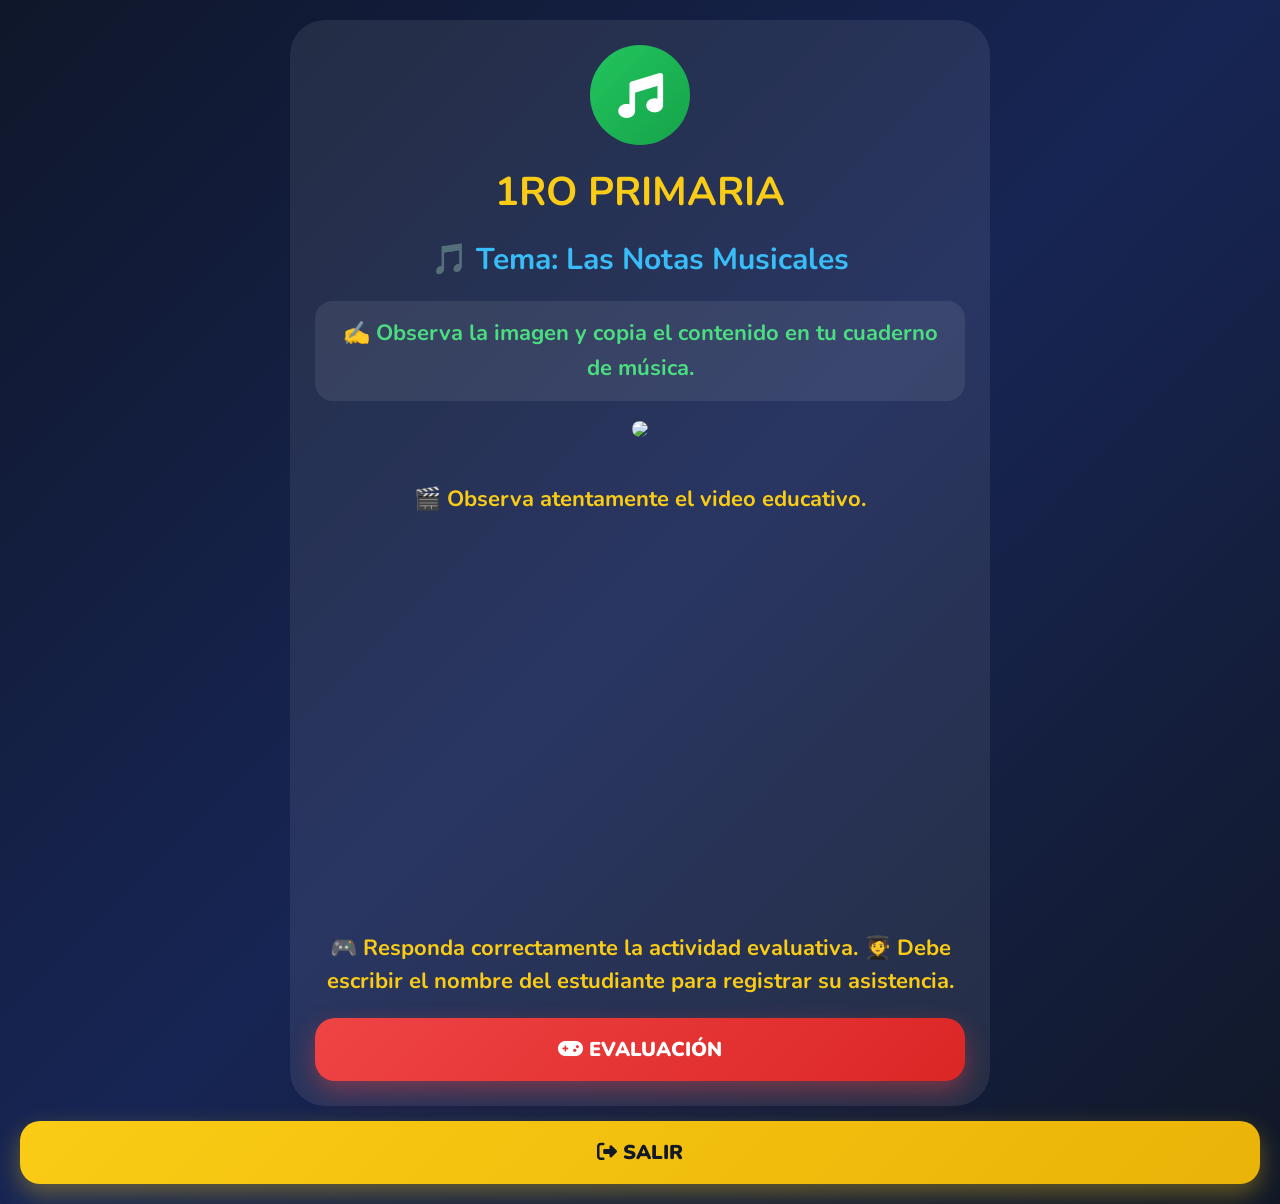
==== 1ro.html @ 6de3671f "Add files via upload" ====
<!DOCTYPE html>
<html lang="es">
<head>
    <meta charset="UTF-8">
    <meta name="viewport" content="width=device-width, initial-scale=1.0">
    <title>1RO PRIMARIA</title>
    <link rel="stylesheet" href="curso.css">
    <link rel="stylesheet"
    href="https://cdnjs.cloudflare.com/ajax/libs/font-awesome/6.5.2/css/all.min.css"/>
    <link href="https://fonts.googleapis.com/css2?family=Nunito:wght@400;700;900&display=swap" rel="stylesheet">
</head>

<body>
    <div class="container">
        <div class="card">
            <div class="icono verde">
                <i class="fa-solid fa-music"></i>
            </div>

            <h1>1RO PRIMARIA</h1>
            <h2>
            🎵 Tema: Las Notas Musicales
            </h2>
            <h3>
            ✍️ Observa la imagen y copia el contenido en tu cuaderno de música.
            </h3>
            <img src="imagenes/curso1.jpg"
            class="imagen"
            onclick="abrirImagen(this.src)">

            <p>
            🎬 Observa atentamente el video educativo.
            </p>
            <div class="video-box">
                <iframe
                src="https://www.youtube.com/embed/TU_VIDEO_1"
                allowfullscreen>
                </iframe>

            <p>
            🎮 Responda correctamente la actividad evaluativa.
            🧑‍🎓 Debe escribir el nombre del estudiante para registrar su asistencia.
            </p>
            </div>
            <a href="https://kahoot.it/challenge/0051938577"
            target="_blank"
            class="btn rojo">
            <i class="fa-solid fa-gamepad"></i>
            EVALUACIÓN
            </a>
        </div>
    </div>

    <!-- MODAL -->
    <div id="modalImagen" class="modal">
        <span class="cerrar" onclick="cerrarImagen()">
            &times;
        </span>
        <img class="modal-contenido" id="imgGrande">
    </div>

    <!-- BOTON SALIR -->
    <button class="btn salir"
    onclick="salirPagina()">
    <i class="fa-solid fa-right-from-bracket"></i>
    SALIR
    </button>

    <script src="curso.js"></script>

</body>
</html>
---- curso.css ----
*{
    margin:0;
    padding:0;
    box-sizing:border-box;
    font-family:'Nunito', sans-serif;
}

body{
    background:linear-gradient(135deg,#0f172a,#172554,#111827);
    min-height:100vh;
    color:white;
    padding:20px;
}

.container{
    width:100%;
    display:flex;
    justify-content:center;
    align-items:center;
}

.card{
    width:100%;
    max-width:700px;
    background:rgba(255,255,255,0.08);
    border-radius:35px;
    padding:25px;
    text-align:center;
}

.icono{
    width:100px;
    height:100px;
    border-radius:50%;
    margin:auto;
    display:flex;
    align-items:center;
    justify-content:center;
    font-size:45px;
    margin-bottom:20px;
}

.verde{
    background:linear-gradient(135deg,#22c55e,#16a34a);
}

h1{
    font-size:40px;
    margin-bottom:20px;
    color:#facc15;
}

.imagen{
    width:100%;
    border-radius:25px;
    cursor:pointer;
    margin-bottom:20px;
}

/* TEMA */

h2{
    font-size:30px;
    margin-bottom:20px;
    color:#38bdf8;
    line-height:1.4;
}

/* INDICACIONES */

h3{
    font-size:22px;
    margin-bottom:20px;
    color:#4ade80;
    background:rgba(255,255,255,0.08);
    padding:15px;
    border-radius:18px;
    line-height:1.6;
}

/* TEXTO VIDEO Y ACTIVIDAD */

p{
    font-size:22px;
    margin-top:20px;
    margin-bottom:20px;
    color:#facc15;
    font-weight:700;
    line-height:1.5;
}

.video-box iframe{
    width:100%;
    height:350px;
    border:none;
    border-radius:25px;
    margin-bottom:20px;
}

.btn{
    display:block;
    width:100%;
    padding:18px;
    border-radius:20px;
    text-decoration:none;
    color:white;
    font-size:20px;
    font-weight:900;
    transition:.3s;
    border:none;
    cursor:pointer;
}

.btn:hover{
    transform:scale(1.03);
}

.rojo{
    background:linear-gradient(135deg,#ef4444,#dc2626);
    box-shadow:0 10px 25px rgba(239,68,68,.4);
}

/* MODAL */

.modal{
    display:none;
    position:fixed;
    z-index:9999;
    left:0;
    top:0;
    width:100%;
    height:100%;
    background:rgba(0,0,0,.95);
}

.modal-contenido{
    margin:auto;
    display:block;
    width:95%;
    max-width:1000px;
    margin-top:30px;
    border-radius:20px;
}

.cerrar{
    position:absolute;
    top:10px;
    right:30px;
    font-size:50px;
    cursor:pointer;
}

/* CELULAR */

@media(max-width:768px){

    h1{
        font-size:30px;
    }

    p{
        font-size:20px;
    }

    .video-box iframe{
        height:230px;
    }

}

@media(max-width:480px){

    .video-box iframe{
        height:200px;
    }

    .btn{
        font-size:17px;
    }

}
/* BOTON SALIR */

.salir{
    width:100%;
    border:none;
    margin-top:15px;
    background:linear-gradient(135deg,#facc15,#eab308);
    color:#111827;
    cursor:pointer;
    box-shadow:0 10px 25px rgba(250,204,21,.35);
}
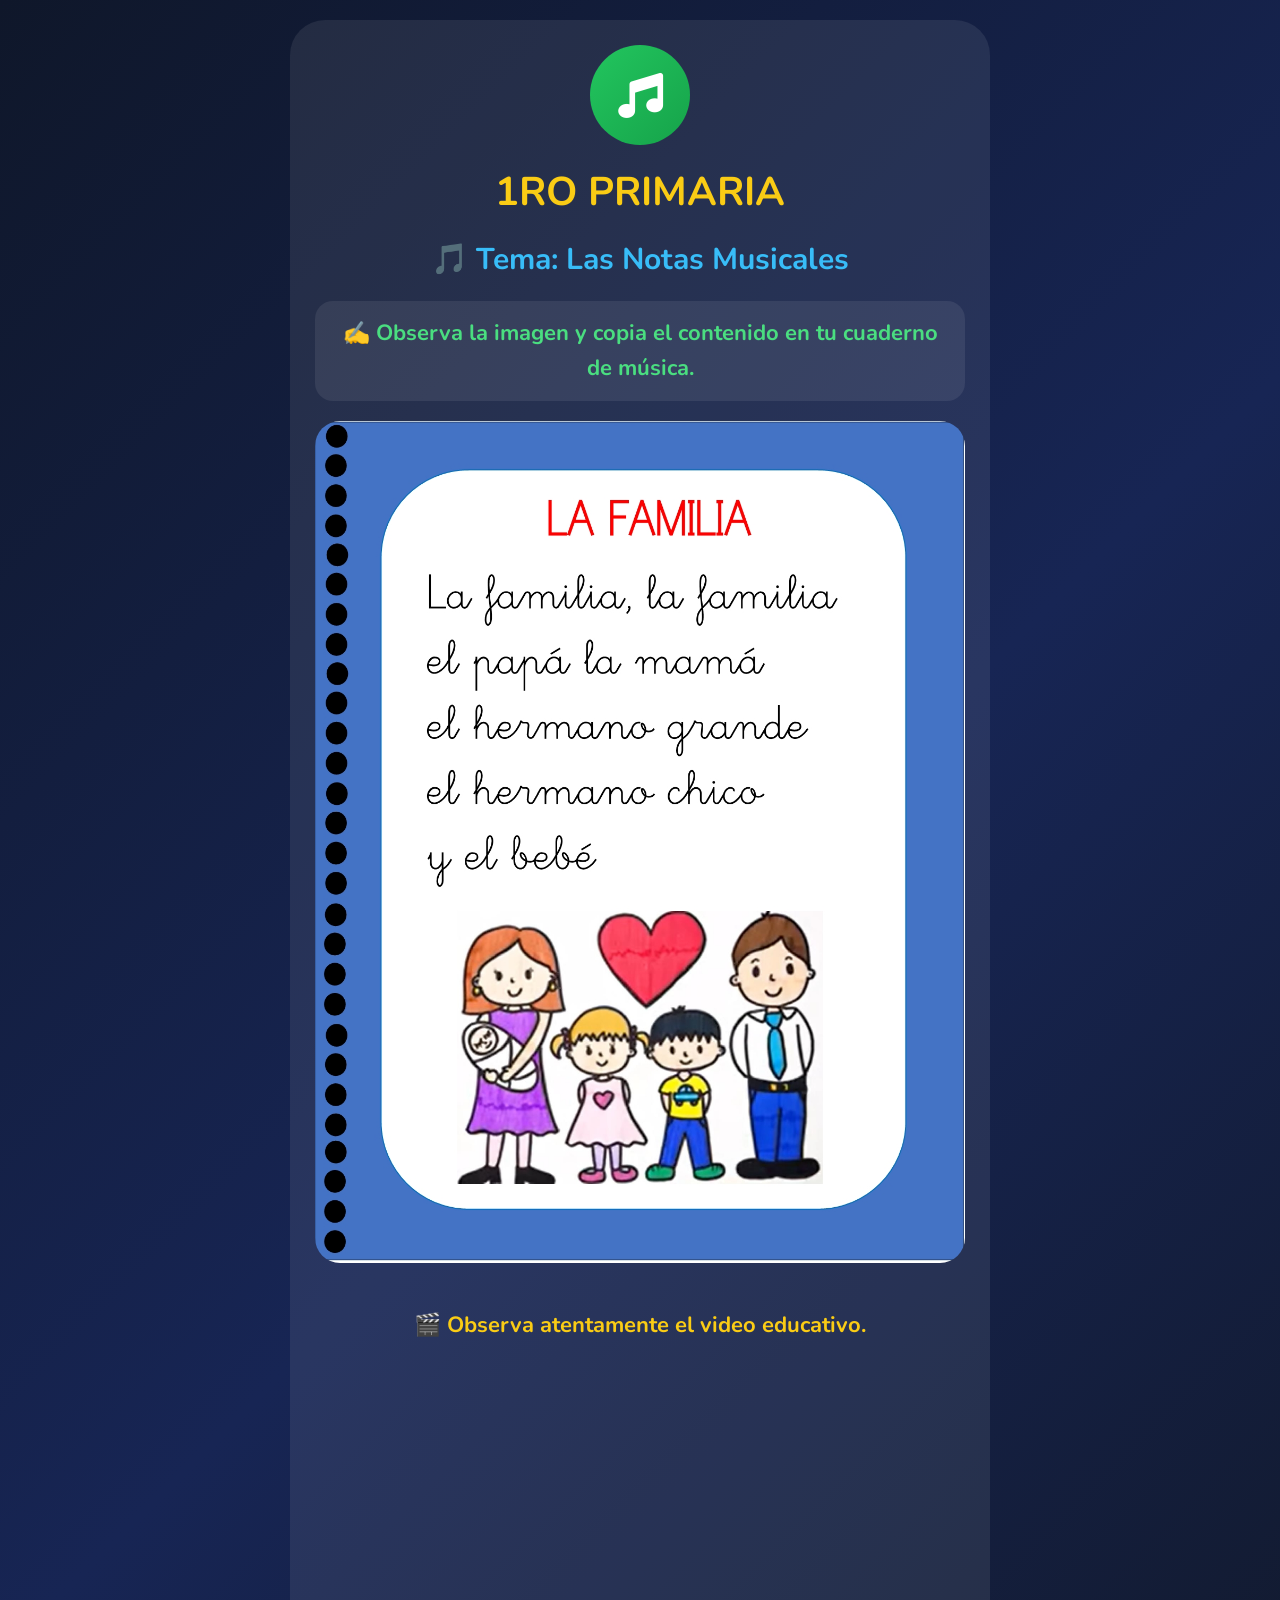
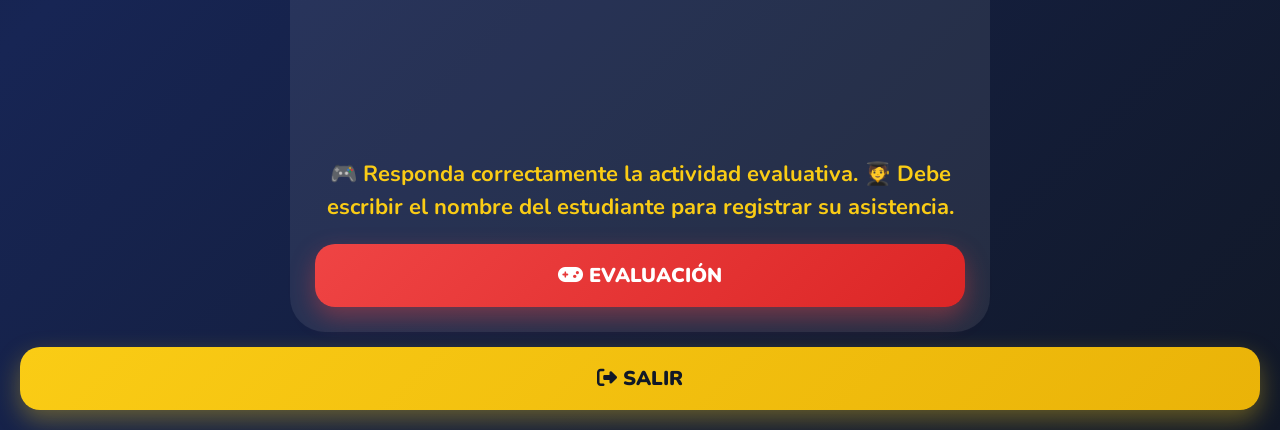
==== commit 1e8e0fd1: "1ro.html" ====
--- a/1ro.html
+++ b/1ro.html
@@ -24,7 +24,7 @@
             <h3>
             ✍️ Observa la imagen y copia el contenido en tu cuaderno de música.
             </h3>
-            <img src="imagenes/curso1.jpg"
+            <img src="imagenes/Curso1.jpg"
             class="imagen"
             onclick="abrirImagen(this.src)">
 
@@ -33,7 +33,7 @@
             </p>
             <div class="video-box">
                 <iframe
-                src="https://www.youtube.com/embed/TU_VIDEO_1"
+                src="https://youtu.be/qru7S2wXqYM"
                 allowfullscreen>
                 </iframe>
 
@@ -69,4 +69,4 @@
     <script src="curso.js"></script>
 
 </body>
-</html>+</html>
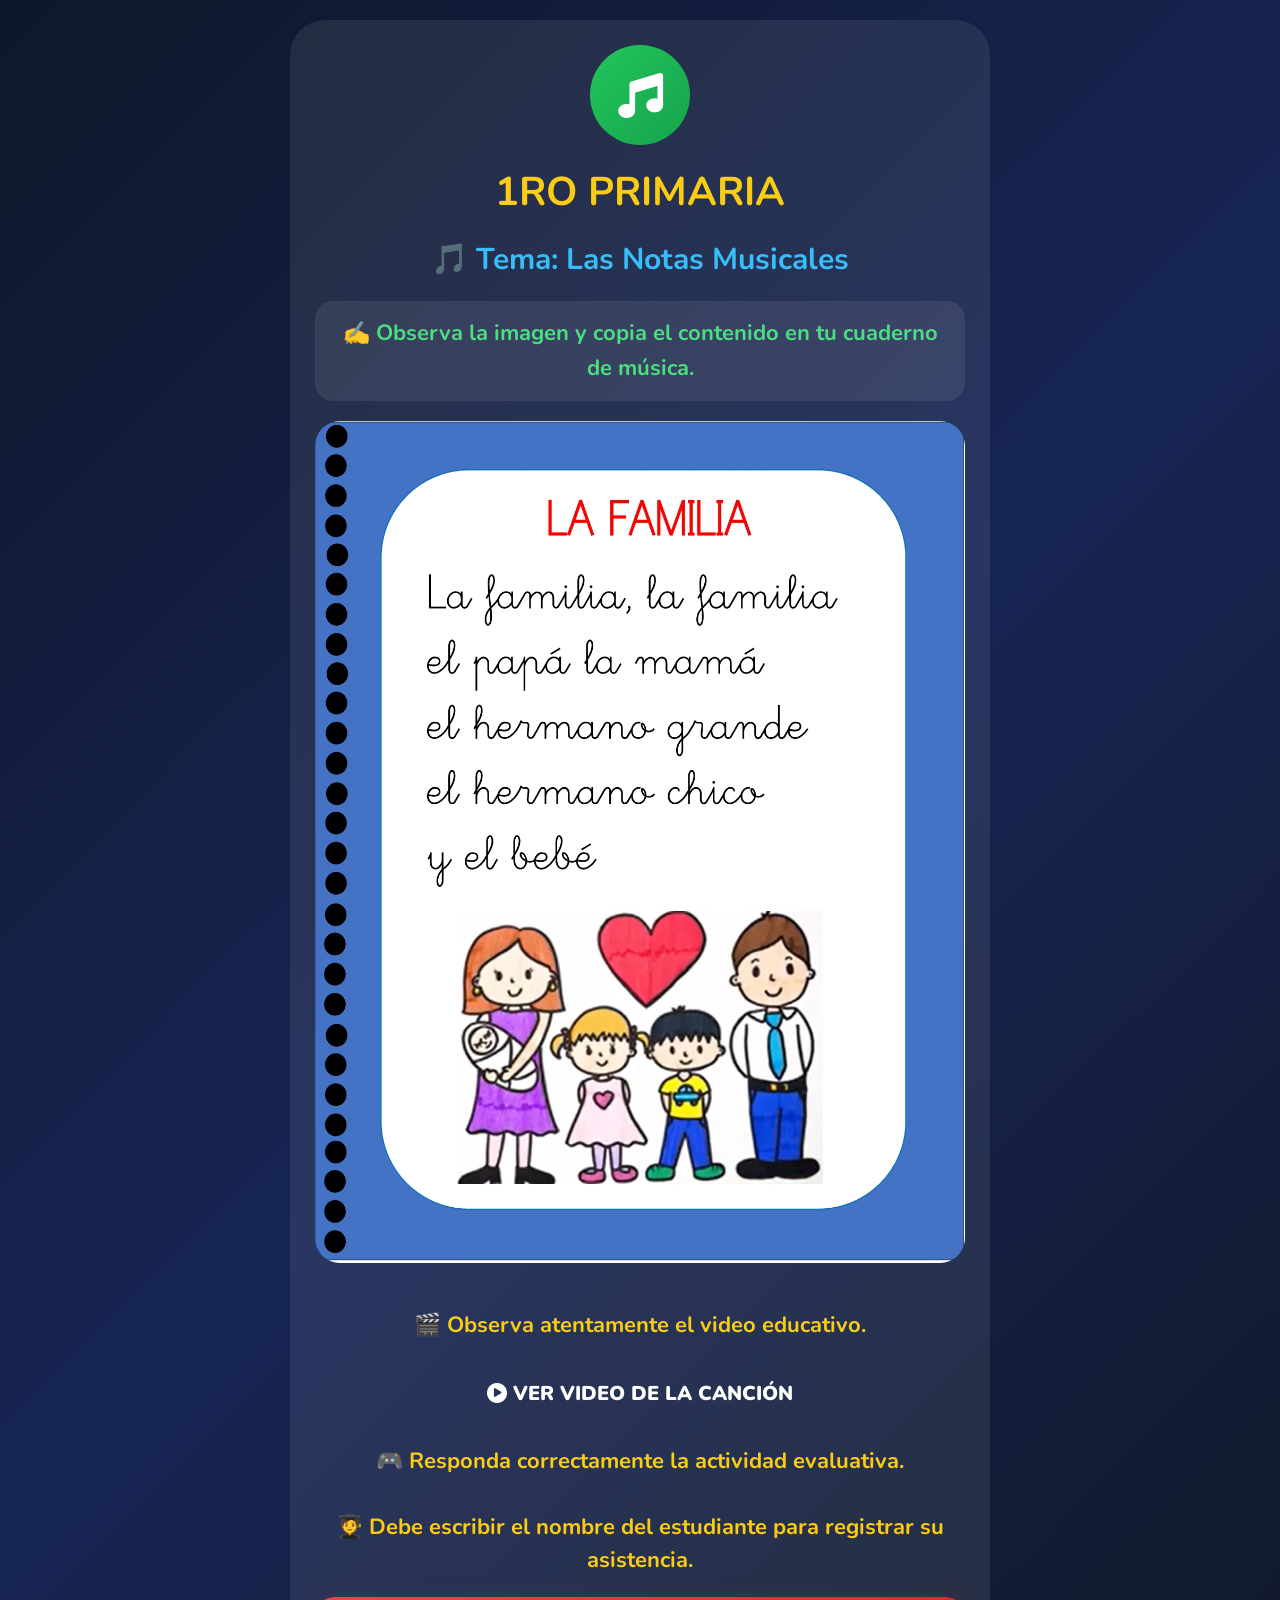
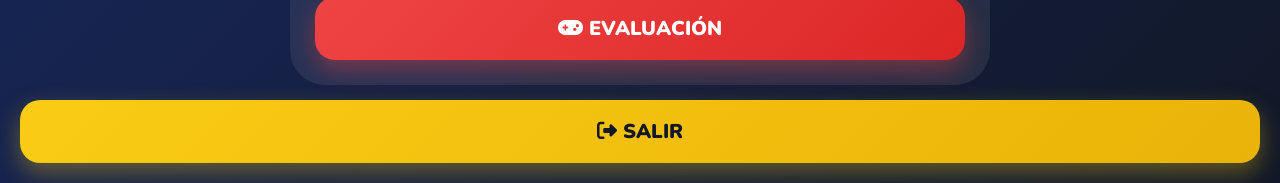
==== commit 6487e56d: "1ro.html" ====
--- a/1ro.html
+++ b/1ro.html
@@ -28,20 +28,28 @@
             class="imagen"
             onclick="abrirImagen(this.src)">
 
-            <p>
-            🎬 Observa atentamente el video educativo.
-            </p>
-            <div class="video-box">
-                <iframe
-                src="https://youtu.be/qru7S2wXqYM"
-                allowfullscreen>
-                </iframe>
+<p>
+🎬 Observa atentamente el video educativo.
+</p>
 
-            <p>
-            🎮 Responda correctamente la actividad evaluativa.
-            🧑‍🎓 Debe escribir el nombre del estudiante para registrar su asistencia.
-            </p>
-            </div>
+<div class="video-link">
+
+    <a href="https://youtu.be/qru7S2wXqYM"
+    target="_blank"
+    class="btn video-btn">
+
+    <i class="fa-solid fa-circle-play"></i>
+    VER VIDEO DE LA CANCIÓN
+
+    </a>
+
+</div>
+
+<p>
+🎮 Responda correctamente la actividad evaluativa.
+<br><br>
+🧑‍🎓 Debe escribir el nombre del estudiante para registrar su asistencia.
+</p>
             <a href="https://kahoot.it/challenge/0051938577"
             target="_blank"
             class="btn rojo">
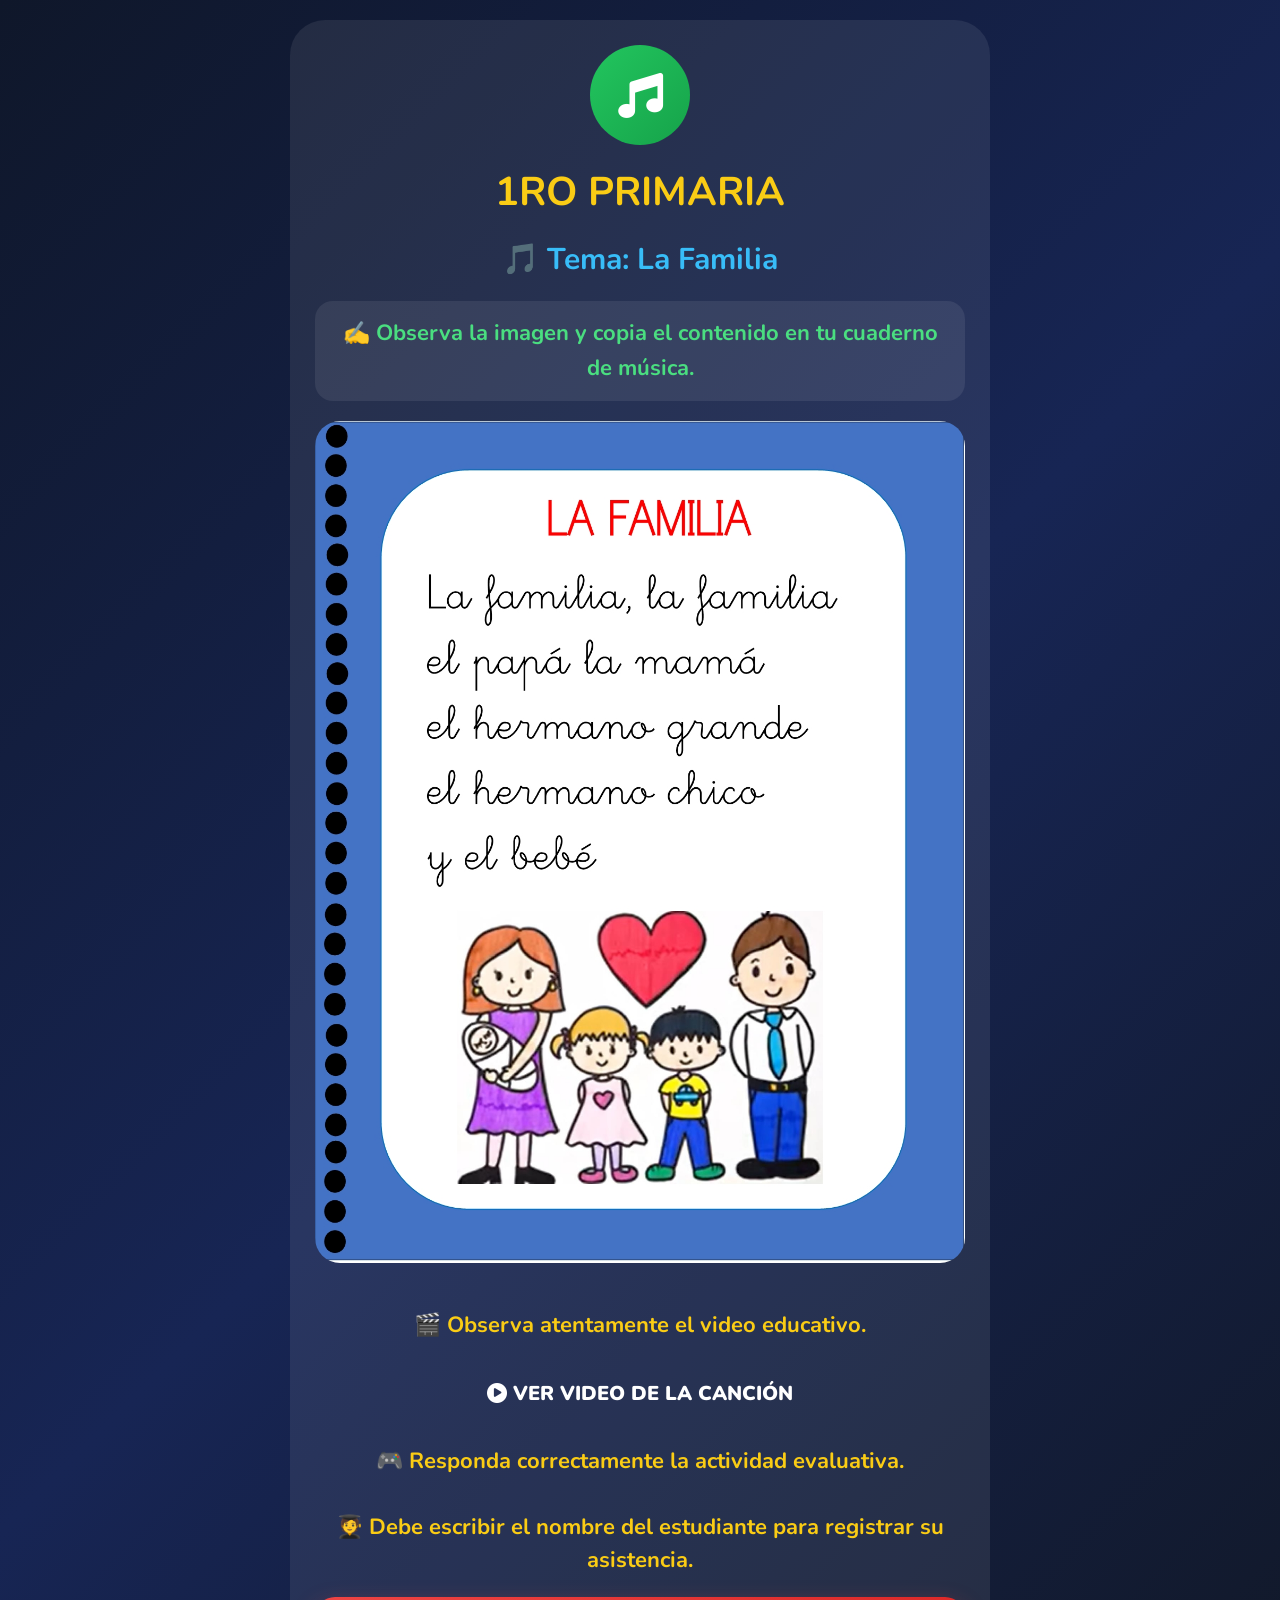
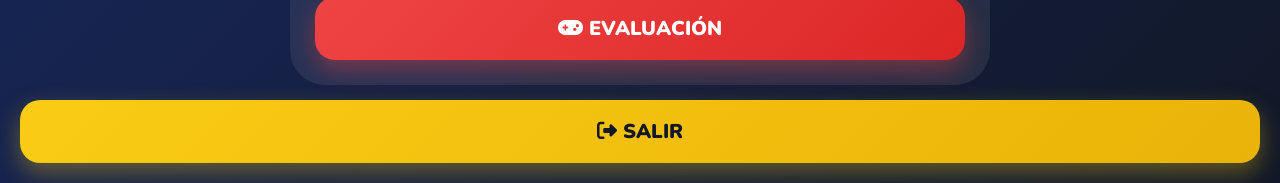
==== commit 21eecd1d: "1ro.html" ====
--- a/1ro.html
+++ b/1ro.html
@@ -19,7 +19,7 @@
 
             <h1>1RO PRIMARIA</h1>
             <h2>
-            🎵 Tema: Las Notas Musicales
+            🎵 Tema: La Familia
             </h2>
             <h3>
             ✍️ Observa la imagen y copia el contenido en tu cuaderno de música.
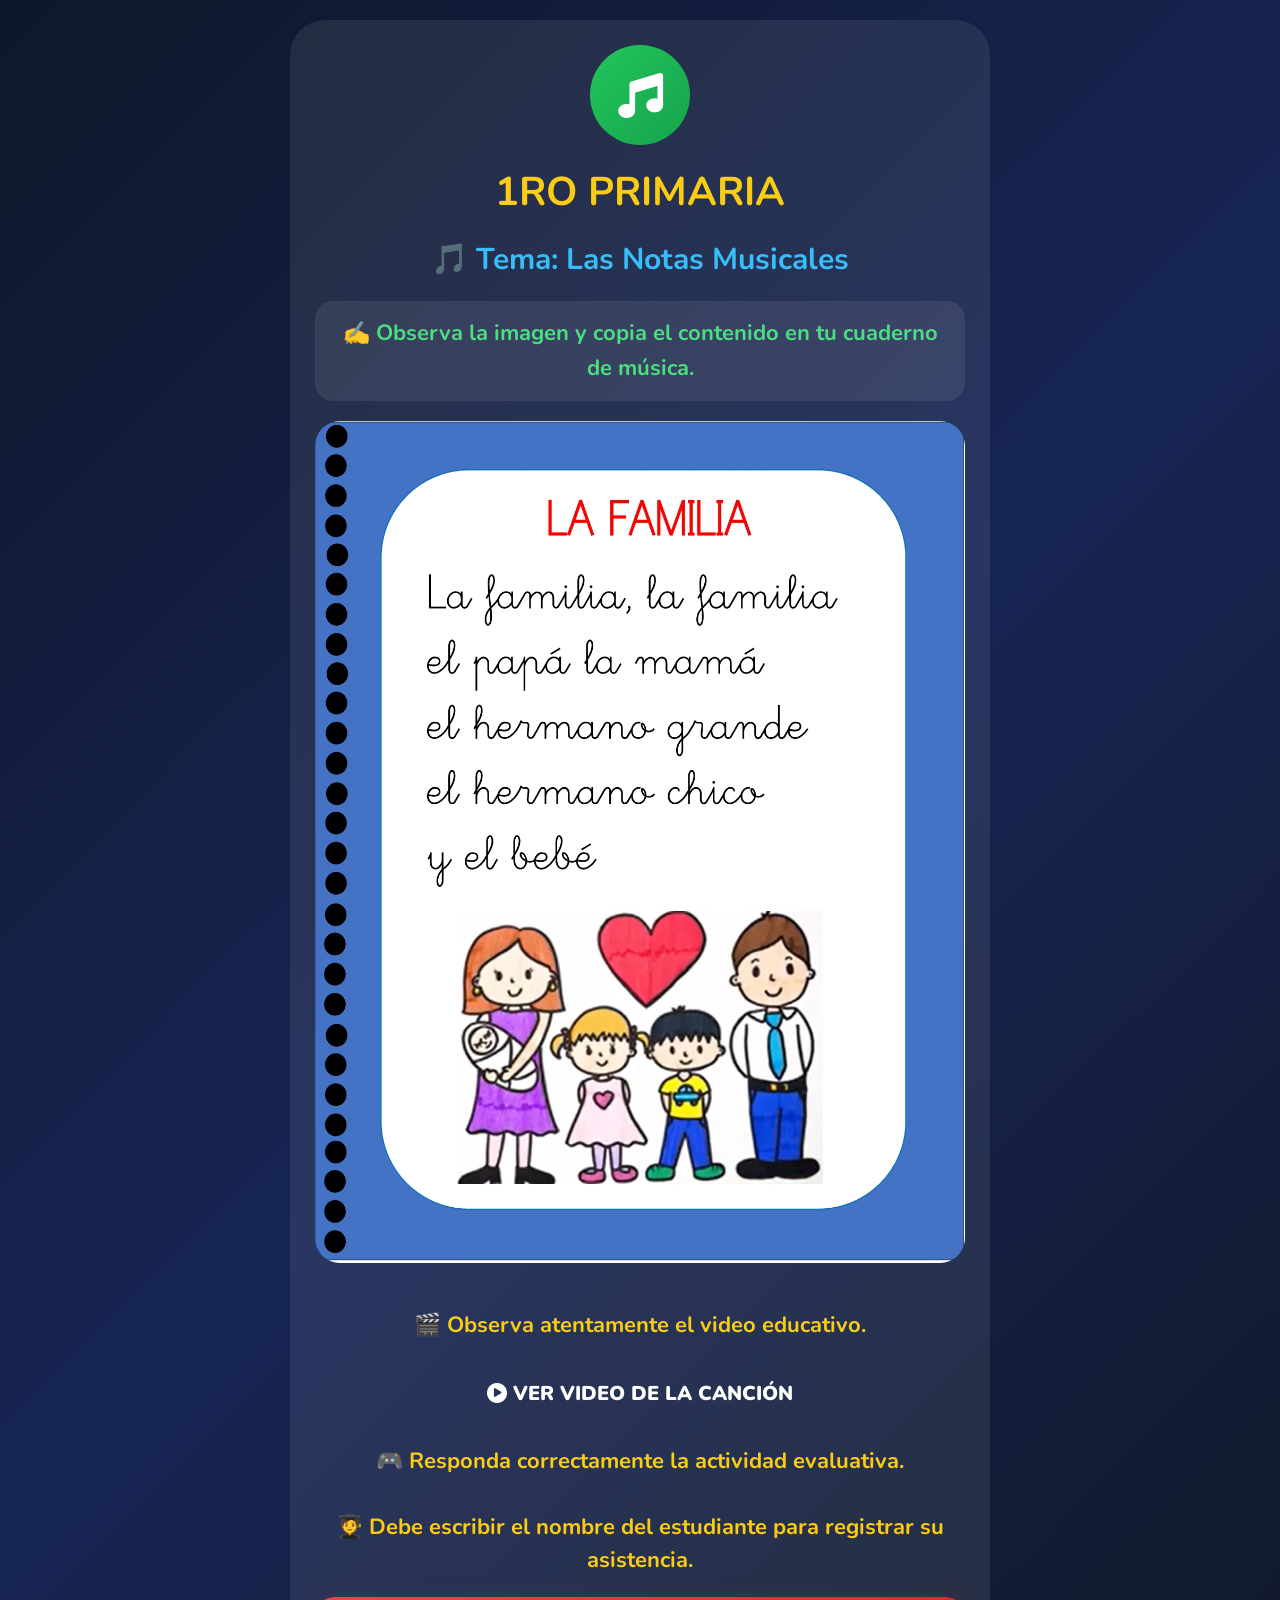
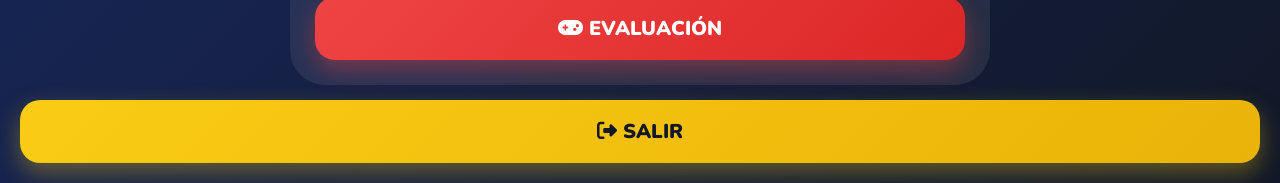
==== commit 520e66c2: "1ro.html" ====
--- a/1ro.html
+++ b/1ro.html
@@ -19,7 +19,7 @@
 
             <h1>1RO PRIMARIA</h1>
             <h2>
-            🎵 Tema: La Familia
+            🎵 Tema: Las Notas Musicales
             </h2>
             <h3>
             ✍️ Observa la imagen y copia el contenido en tu cuaderno de música.
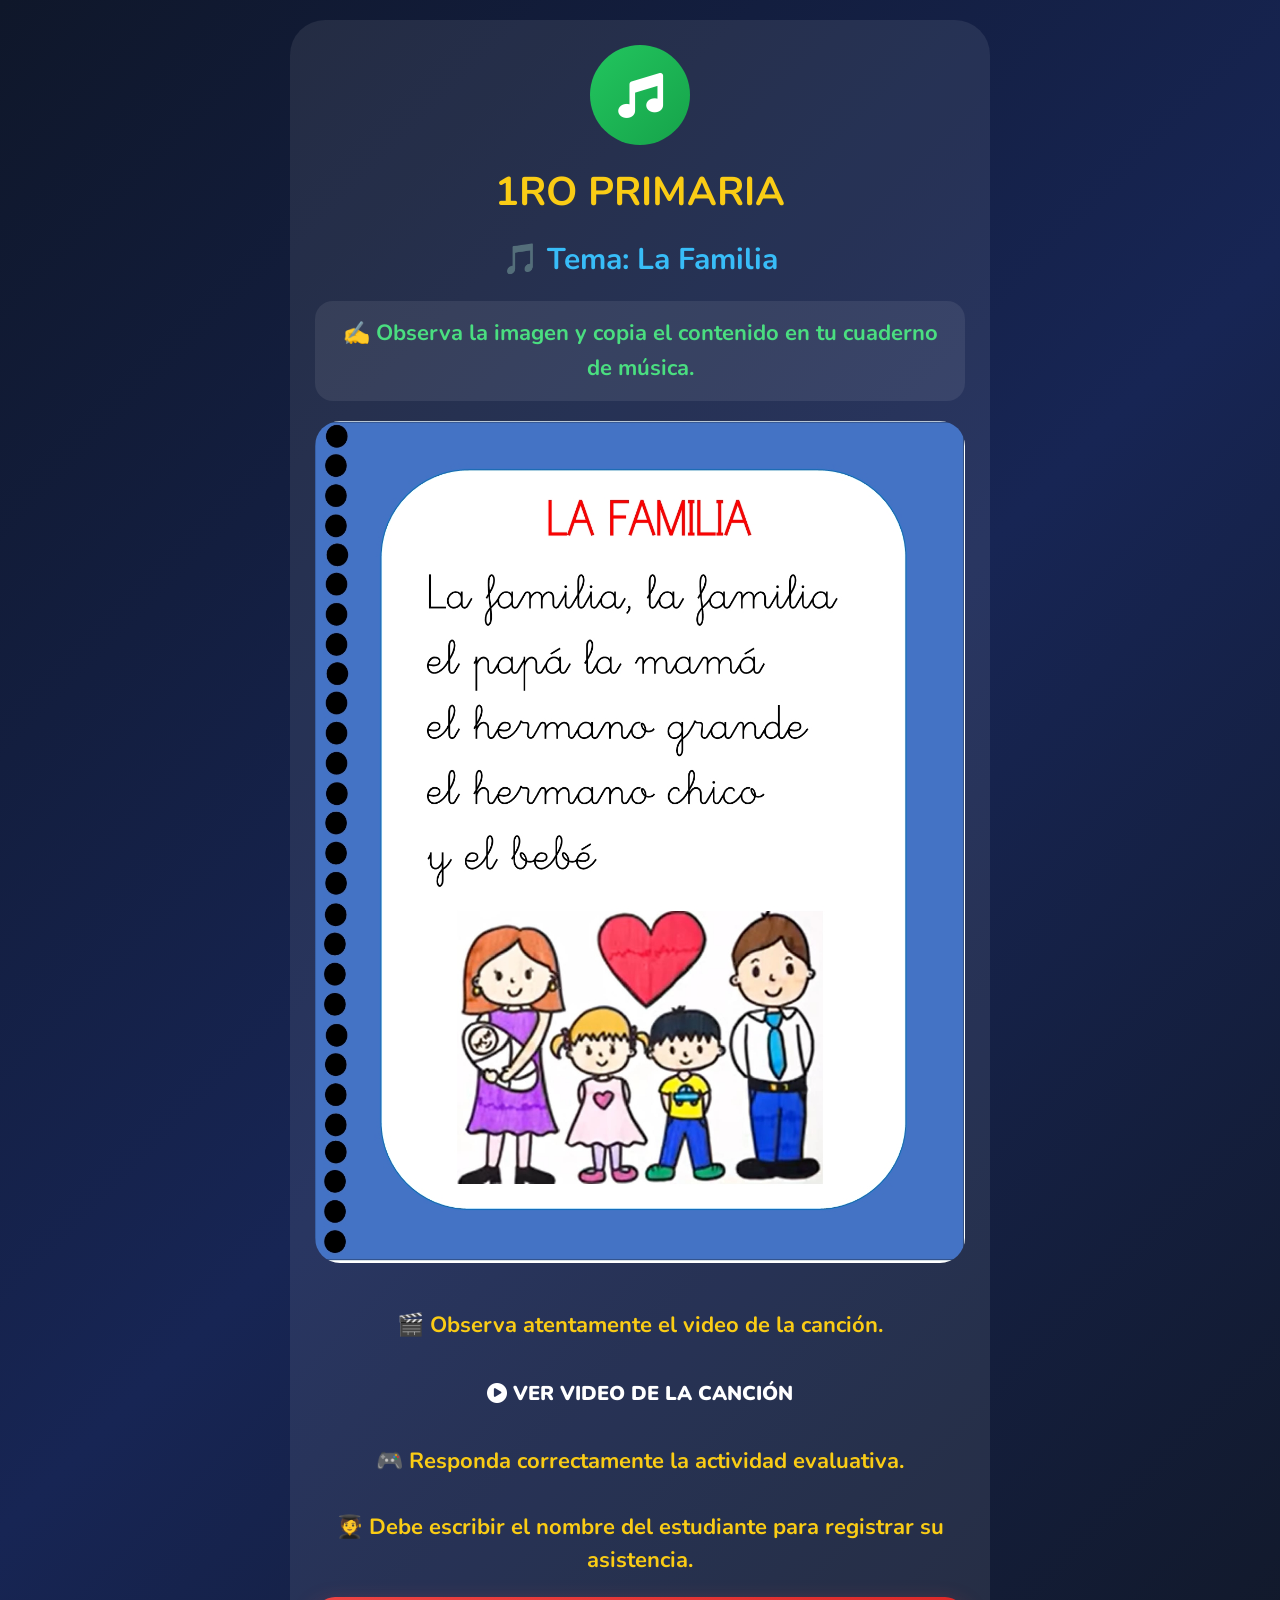
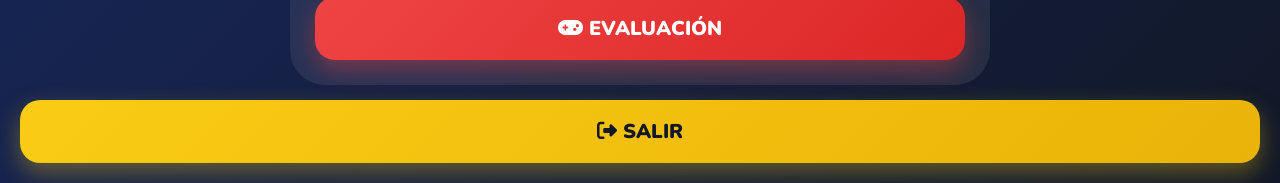
==== commit 5cb71b01: "1ro.html" ====
--- a/1ro.html
+++ b/1ro.html
@@ -19,7 +19,7 @@
 
             <h1>1RO PRIMARIA</h1>
             <h2>
-            🎵 Tema: Las Notas Musicales
+            🎵 Tema: La Familia
             </h2>
             <h3>
             ✍️ Observa la imagen y copia el contenido en tu cuaderno de música.
@@ -29,7 +29,7 @@
             onclick="abrirImagen(this.src)">
 
 <p>
-🎬 Observa atentamente el video educativo.
+🎬 Observa atentamente el video de la canción.
 </p>
 
 <div class="video-link">
